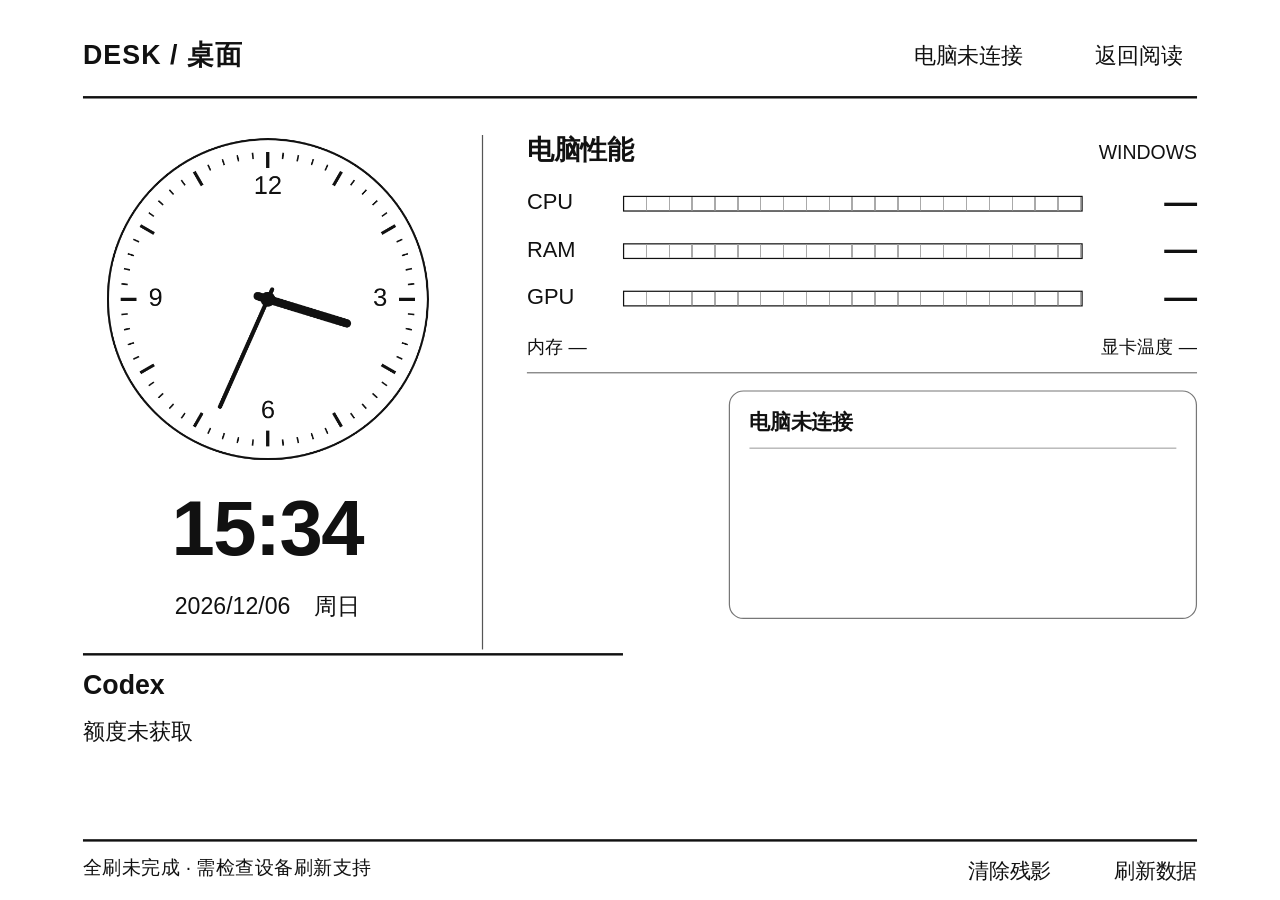
==== kindle/extensions/kindle-desk/app/index.html @ 9de31e9e "Initial release of Kindle Desk" ====
<!doctype html>
<html lang="zh-CN"><head><meta charset="utf-8"><meta name="viewport" content="width=device-width,initial-scale=1"><title>Kindle Desk</title><link rel="stylesheet" href="style.css"></head>
<body><main id="desk">
<header><strong>DESK / 桌面</strong><span id="connection">电脑未连接</span><button id="exit">返回阅读</button></header>
<section id="clock-panel" aria-label="时钟"><canvas id="dial" width="620" height="620" aria-label="指针时钟"></canvas><div id="time">--:--</div><div id="date"></div></section>
<section id="data-panel"><h1>电脑性能 <span>WINDOWS</span></h1>
<div class="metric"><span class="label">CPU</span><div class="gauge"><div id="cpu-bar"></div></div><strong id="cpu">—</strong></div>
<div class="metric"><span class="label">RAM</span><div class="gauge"><div id="ram-bar"></div></div><strong id="ram">—</strong></div>
<div class="metric"><span class="label">GPU</span><div class="gauge"><div id="gpu-bar"></div></div><strong id="gpu">—</strong></div>
<div id="hardware-note"><span id="memory">内存 —</span><span id="temperature">显卡温度 —</span></div>
<section id="companion"><div id="pet" aria-label="宠物"></div><div id="bubble"><div id="pet-state"></div><div id="pet-message"></div></div></section><section id="codex"><div class="quota-heading"><strong>Codex <span id="plan"></span></strong><span id="quota-state">额度未获取</span></div><div id="account">账号未确认</div><div id="quota-rows"></div><section id="other-account" hidden><div class="other-heading"><strong>Codex <span id="other-plan"></span></strong></div><div id="other-rows"></div></section><div id="quota-nav"><button id="next" hidden>下一组</button></div></section>
</section><footer><span id="message"></span><button id="clean">清除残影</button><button id="refresh">刷新数据</button></footer>
<section id="closed" hidden><h2>信息屏已停止</h2><p id="close-message">正在返回原系统…</p><button id="resume">重新打开信息屏</button></section>
</main><script src="model.js"></script><script src="pet.js"></script><script src="companion.js"></script><script src="app.js"></script></body></html>
---- kindle/extensions/kindle-desk/app/style.css ----
*{box-sizing:border-box}html,body{margin:0;padding:0;width:100%;height:100%;overflow:hidden;background:#fff;color:#111;font-family:Arial,"Helvetica Neue","Microsoft YaHei",sans-serif}button{font-family:inherit;color:#111;background:#fff;border:0;cursor:pointer;font-size:19px;min-height:48px;padding:0 12px}button:focus{outline:2px solid #111}button:disabled{color:#666}#desk{width:1000px;height:740px;position:absolute;top:0;left:0;-webkit-transform-origin:0 0;transform-origin:0 0;background:#fff}header{position:absolute;left:42px;right:42px;top:22px;height:59px;border-bottom:2px solid #111}header strong{font-size:22px;line-height:48px;letter-spacing:.04em}#connection{position:absolute;right:143px;top:0;font-size:18px;line-height:48px}#exit{position:absolute;right:0;top:0;font-size:18px;line-height:48px;height:48px;padding:0 12px;-webkit-appearance:none}#clock-panel{position:absolute;left:42px;top:111px;width:329px;height:514px;border-right:1px solid #555;text-align:center;padding-right:25px}#dial{display:block;width:292px;height:292px;margin:0 auto 15px}#time{font-size:67px;line-height:1.2;font-weight:bold;letter-spacing:-.02em}#date{font-size:19px;line-height:1.5;margin-top:16px;white-space:nowrap}#data-panel{position:absolute;left:407px;top:111px;width:551px}h1{font-size:24px;margin:0 0 19px;line-height:1.2}h1 span{float:right;font-size:16px;font-weight:normal;padding-top:5px}.metric{height:52px;position:relative}.metric .label{position:absolute;top:6px;left:0;font-size:20px}.gauge{position:absolute;left:79px;right:94px;top:13px;height:17px;border:1px solid #111;background:#fff}.gauge div{height:100%;width:0;background:#111}.metric strong{position:absolute;right:0;top:0;font-size:33px;line-height:1.2;font-weight:bold}.metric strong span{font-size:18px;margin-left:4px}#hardware-note{font-size:16px;height:48px;padding-top:9px}#temperature{float:right}#codex{border-top:2px solid #111;padding-top:15px}.quota-heading{position:relative;min-height:35px}.quota-heading strong{font-size:26px}.quota-heading #plan,.other-heading #other-plan{font-size:18px;font-weight:normal;margin-left:8px}.quota-heading #quota-state{position:absolute;right:0;top:8px;font-size:16px}#account{font-size:16px;color:#333;white-space:nowrap;text-overflow:ellipsis;overflow:hidden;max-width:530px;margin:1px 0 12px}.quota-row{height:88px;position:relative}.quota-label{font-size:19px;line-height:35px;max-width:400px;overflow:hidden;text-overflow:ellipsis;white-space:nowrap}.quota-value{position:absolute;right:0;top:0;font-size:33px;font-weight:bold;line-height:35px}.quota-value span{font-size:19px;margin-left:4px}.quota-track{height:8px;border:1px solid #111;margin:4px 0 8px}.quota-track div{height:100%;background:#111}.quota-reset{font-size:15px;color:#333}.quota-empty{padding-top:27px;font-size:23px;height:176px}.quota-empty strong{font-weight:normal}#quota-nav{height:45px;position:relative;font-size:15px;color:#333}#next{position:absolute;right:-12px;top:0;font-size:17px}footer{position:absolute;left:42px;right:42px;bottom:17px;border-top:2px solid #111;min-height:52px;padding-top:9px;font-size:16px;line-height:40px}footer #message{display:block;max-width:770px;white-space:nowrap;overflow:hidden;text-overflow:ellipsis}#refresh{position:absolute;right:-12px;top:4px;font-size:17px}#closed{position:absolute;inset:0;top:0;left:0;width:100%;height:100%;background:#fff;text-align:center;padding:220px 90px 50px}#closed h2{font-size:40px;font-weight:normal}#closed p{font-size:23px;line-height:1.6}#closed button{margin-top:30px;border:1px solid #111;padding:9px 22px}#closed[hidden],button[hidden],#other-account[hidden]{display:none}
.gauge:after{content:"";position:absolute;top:0;left:0;right:0;bottom:0;background-image:-webkit-repeating-linear-gradient(left,transparent 0,transparent 4.7%,#aaa 4.7%,#aaa 5%);background-image:repeating-linear-gradient(to right,transparent 0,transparent 4.7%,#aaa 4.7%,#aaa 5%)}
footer #message{max-width:650px}#clean{position:absolute;right:108px;top:4px;font-size:17px}
#clock-panel{height:423px}#dial{width:270px;height:270px}#time{font-size:64px}#date{margin-top:12px}
h1{font-size:22px;margin-bottom:13px}.metric{height:39px}.metric strong{font-size:27px}.metric .label{font-size:18px}.gauge{top:11px;height:13px}#hardware-note{height:39px;font-size:15px}
#companion{position:relative;height:212px;border-top:1px solid #777;padding-top:14px}#pet{-webkit-filter:grayscale(100%);filter:grayscale(100%);position:absolute;left:-8px;top:20px;width:160px;height:173.333px;background-repeat:no-repeat;visibility:hidden}#bubble{position:absolute;left:166px;right:0;top:14px;height:188px;border:1px solid #777;border-radius:12px;padding:13px 16px}#pet-state{font-size:17px;font-weight:bold;line-height:26px;border-bottom:1px solid #aaa;padding-bottom:7px}#pet-message{font-size:18px;line-height:1.6;white-space:pre-wrap;word-wrap:break-word;height:119px;overflow:auto;margin-top:9px}
#codex{position:absolute;left:-365px;top:442px;width:916px;padding-top:10px}.quota-heading{min-height:32px}.quota-heading strong{font-size:23px}#account{position:absolute;top:18px;left:190px;max-width:400px;font-size:15px}#quota-rows{white-space:nowrap}.quota-row{display:inline-block;vertical-align:top;width:444px;height:81px;white-space:normal}.quota-row+.quota-row{margin-left:28px}.quota-label{font-size:17px;line-height:29px;max-width:350px}.quota-value{font-size:26px;line-height:29px}.quota-reset{font-size:14px}.quota-empty{height:70px;padding-top:12px;font-size:18px}#quota-nav{position:absolute;right:0;top:-4px}#quota-state{display:none}footer{min-height:44px;bottom:6px;padding-top:2px}footer button{min-height:40px}
#codex{top:426px;width:444px}.quota-heading{min-height:29px}.quota-heading strong{font-size:22px}#account{display:none}#quota-rows{white-space:normal}.quota-row{display:block;width:444px;height:52px}.quota-row+.quota-row{margin-left:0}.quota-label{font-size:16px;line-height:23px}.quota-value{font-size:23px;line-height:23px}.quota-value span{font-size:15px}.quota-track{height:5px;margin:1px 0 3px}.quota-reset{font-size:12px;line-height:16px}.quota-empty{padding-top:12px;font-size:18px}#other-account{position:absolute;left:472px;top:-2px;width:444px;border-top:2px solid #111;padding-top:10px}.other-heading{height:29px;position:relative}.other-heading strong{font-size:22px}#other-rows{font-size:18px}#quota-nav{right:0;top:-10px}
.quota-heading,.other-heading{height:29px;min-height:29px;line-height:29px}.quota-heading strong,.other-heading strong{display:block;line-height:29px}.other-heading span{line-height:21px}
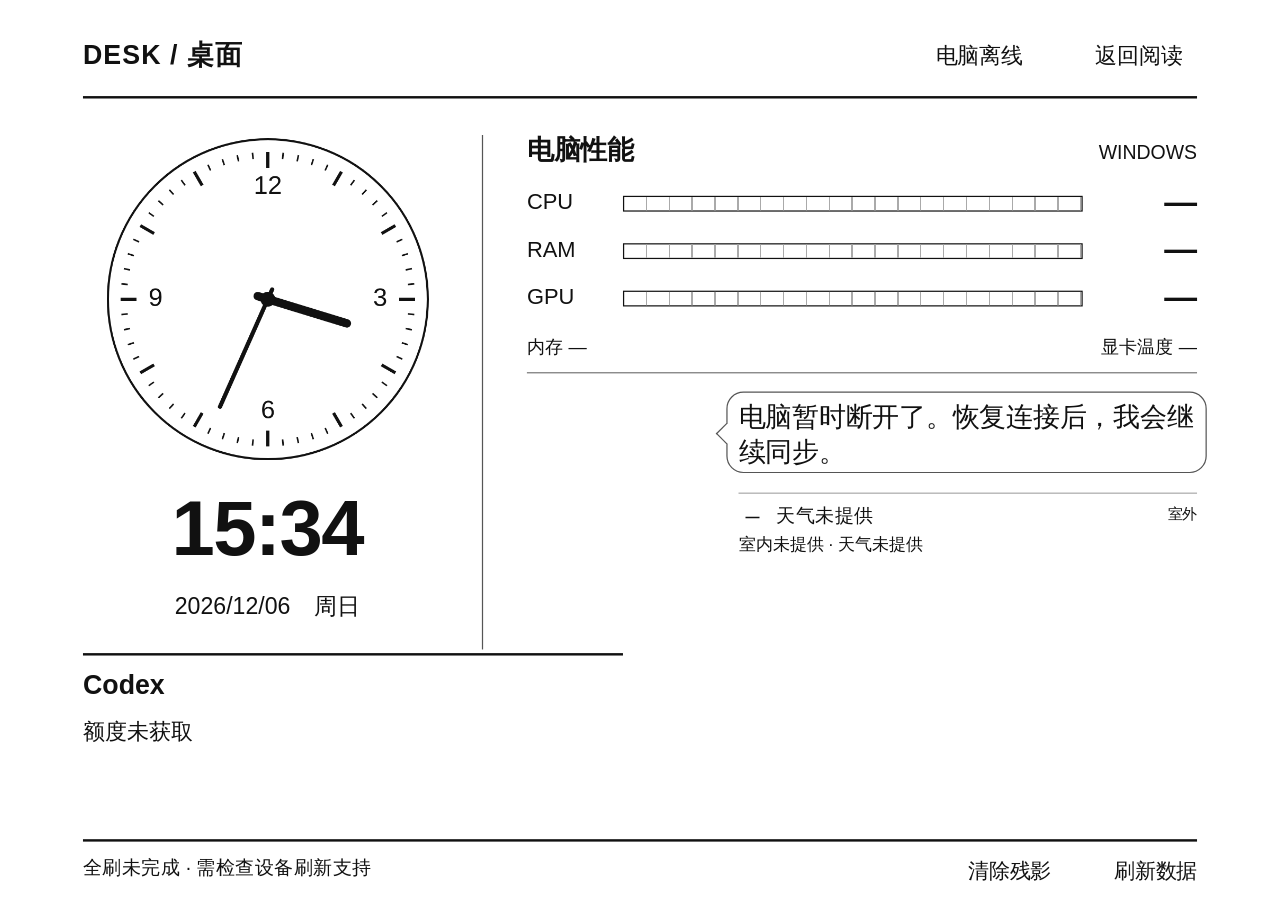
==== commit 07100a9e: "Add weather and task details with device UI refinements" ====
--- a/kindle/extensions/kindle-desk/app/index.html
+++ b/kindle/extensions/kindle-desk/app/index.html
@@ -8,7 +8,10 @@
 <div class="metric"><span class="label">RAM</span><div class="gauge"><div id="ram-bar"></div></div><strong id="ram">—</strong></div>
 <div class="metric"><span class="label">GPU</span><div class="gauge"><div id="gpu-bar"></div></div><strong id="gpu">—</strong></div>
 <div id="hardware-note"><span id="memory">内存 —</span><span id="temperature">显卡温度 —</span></div>
-<section id="companion"><div id="pet" aria-label="宠物"></div><div id="bubble"><div id="pet-state"></div><div id="pet-message"></div></div></section><section id="codex"><div class="quota-heading"><strong>Codex <span id="plan"></span></strong><span id="quota-state">额度未获取</span></div><div id="account">账号未确认</div><div id="quota-rows"></div><section id="other-account" hidden><div class="other-heading"><strong>Codex <span id="other-plan"></span></strong></div><div id="other-rows"></div></section><div id="quota-nav"><button id="next" hidden>下一组</button></div></section>
+<section id="companion"><button id="pet" type="button" aria-label="点击宠物切换动作"></button><div id="bubble"><div id="pet-state"></div><div id="pet-message" tabindex="0"></div><div id="ambient-info" hidden><div id="ambient-indoor" hidden>
+<div class="environment-reading"><div><strong id="room-temperature"></strong><span>℃</span></div><small>室温</small></div><div class="environment-reading"><div><strong id="room-humidity"></strong><span>%</span></div><small>湿度</small></div><div class="environment-reading"><div><strong id="room-pm25"></strong><span class="particle-unit">μg/m³</span></div><small>PM2.5</small></div></div>
+<div id="ambient-weather" role="button" tabindex="0" aria-label="查看天气详情" hidden><svg viewBox="0 0 32 32" aria-hidden="true"><path d="M8 24h16a5 5 0 0 0 0-10h-1a8 8 0 0 0-15 2 4 4 0 0 0 0 8Z"/></svg><span id="outdoor-weather"></span><small>室外</small></div><div id="environment-age"></div></div></div></section><section id="codex"><div class="quota-heading"><strong id="task-open" role="button" tabindex="0" aria-label="查看当前任务和主账号额度">Codex <span id="plan"></span></strong><span id="quota-state">额度未获取</span></div><div id="account">账号未确认</div><div id="quota-rows"></div><section id="other-account" hidden><div class="other-heading"><strong id="other-task-open" role="button" tabindex="0" aria-label="查看当前任务和另一账号额度">Codex <span id="other-plan"></span></strong></div><div id="other-rows"></div></section><div id="quota-nav"><button id="next" hidden>下一组</button></div></section>
 </section><footer><span id="message"></span><button id="clean">清除残影</button><button id="refresh">刷新数据</button></footer>
+<section id="details" hidden aria-labelledby="details-title"><div class="details-heading"><h2 id="details-title"></h2><button id="details-back" type="button">返回桌面</button></div><div id="details-notice"></div><div id="details-content"></div></section>
 <section id="closed" hidden><h2>信息屏已停止</h2><p id="close-message">正在返回原系统…</p><button id="resume">重新打开信息屏</button></section>
-</main><script src="model.js"></script><script src="pet.js"></script><script src="companion.js"></script><script src="app.js"></script></body></html>
+</main><script src="model.js"></script><script src="pet.js"></script><script src="standby.js"></script><script src="companion.js"></script><script src="app.js"></script></body></html>
--- a/kindle/extensions/kindle-desk/app/style.css
+++ b/kindle/extensions/kindle-desk/app/style.css
@@ -1,4 +1,4 @@
-*{box-sizing:border-box}html,body{margin:0;padding:0;width:100%;height:100%;overflow:hidden;background:#fff;color:#111;font-family:Arial,"Helvetica Neue","Microsoft YaHei",sans-serif}button{font-family:inherit;color:#111;background:#fff;border:0;cursor:pointer;font-size:19px;min-height:48px;padding:0 12px}button:focus{outline:2px solid #111}button:disabled{color:#666}#desk{width:1000px;height:740px;position:absolute;top:0;left:0;-webkit-transform-origin:0 0;transform-origin:0 0;background:#fff}header{position:absolute;left:42px;right:42px;top:22px;height:59px;border-bottom:2px solid #111}header strong{font-size:22px;line-height:48px;letter-spacing:.04em}#connection{position:absolute;right:143px;top:0;font-size:18px;line-height:48px}#exit{position:absolute;right:0;top:0;font-size:18px;line-height:48px;height:48px;padding:0 12px;-webkit-appearance:none}#clock-panel{position:absolute;left:42px;top:111px;width:329px;height:514px;border-right:1px solid #555;text-align:center;padding-right:25px}#dial{display:block;width:292px;height:292px;margin:0 auto 15px}#time{font-size:67px;line-height:1.2;font-weight:bold;letter-spacing:-.02em}#date{font-size:19px;line-height:1.5;margin-top:16px;white-space:nowrap}#data-panel{position:absolute;left:407px;top:111px;width:551px}h1{font-size:24px;margin:0 0 19px;line-height:1.2}h1 span{float:right;font-size:16px;font-weight:normal;padding-top:5px}.metric{height:52px;position:relative}.metric .label{position:absolute;top:6px;left:0;font-size:20px}.gauge{position:absolute;left:79px;right:94px;top:13px;height:17px;border:1px solid #111;background:#fff}.gauge div{height:100%;width:0;background:#111}.metric strong{position:absolute;right:0;top:0;font-size:33px;line-height:1.2;font-weight:bold}.metric strong span{font-size:18px;margin-left:4px}#hardware-note{font-size:16px;height:48px;padding-top:9px}#temperature{float:right}#codex{border-top:2px solid #111;padding-top:15px}.quota-heading{position:relative;min-height:35px}.quota-heading strong{font-size:26px}.quota-heading #plan,.other-heading #other-plan{font-size:18px;font-weight:normal;margin-left:8px}.quota-heading #quota-state{position:absolute;right:0;top:8px;font-size:16px}#account{font-size:16px;color:#333;white-space:nowrap;text-overflow:ellipsis;overflow:hidden;max-width:530px;margin:1px 0 12px}.quota-row{height:88px;position:relative}.quota-label{font-size:19px;line-height:35px;max-width:400px;overflow:hidden;text-overflow:ellipsis;white-space:nowrap}.quota-value{position:absolute;right:0;top:0;font-size:33px;font-weight:bold;line-height:35px}.quota-value span{font-size:19px;margin-left:4px}.quota-track{height:8px;border:1px solid #111;margin:4px 0 8px}.quota-track div{height:100%;background:#111}.quota-reset{font-size:15px;color:#333}.quota-empty{padding-top:27px;font-size:23px;height:176px}.quota-empty strong{font-weight:normal}#quota-nav{height:45px;position:relative;font-size:15px;color:#333}#next{position:absolute;right:-12px;top:0;font-size:17px}footer{position:absolute;left:42px;right:42px;bottom:17px;border-top:2px solid #111;min-height:52px;padding-top:9px;font-size:16px;line-height:40px}footer #message{display:block;max-width:770px;white-space:nowrap;overflow:hidden;text-overflow:ellipsis}#refresh{position:absolute;right:-12px;top:4px;font-size:17px}#closed{position:absolute;inset:0;top:0;left:0;width:100%;height:100%;background:#fff;text-align:center;padding:220px 90px 50px}#closed h2{font-size:40px;font-weight:normal}#closed p{font-size:23px;line-height:1.6}#closed button{margin-top:30px;border:1px solid #111;padding:9px 22px}#closed[hidden],button[hidden],#other-account[hidden]{display:none}
+*{box-sizing:border-box}html,body{margin:0;padding:0;width:100%;height:100%;overflow:hidden;background:#fff;color:#111;font-family:Arial,"Helvetica Neue","Microsoft YaHei",sans-serif}button{font-family:inherit;color:#111;background:#fff;border:0;cursor:pointer;font-size:19px;min-height:48px;padding:0 12px}button:focus{outline:none}button:disabled{color:#666}#desk{width:1000px;height:740px;position:absolute;top:0;left:0;-webkit-transform-origin:0 0;transform-origin:0 0;background:#fff}header{position:absolute;left:42px;right:42px;top:22px;height:59px;border-bottom:2px solid #111}header strong{font-size:22px;line-height:48px;letter-spacing:.04em}#connection{position:absolute;right:143px;top:0;font-size:18px;line-height:48px}#exit{position:absolute;right:0;top:0;font-size:18px;line-height:48px;height:48px;padding:0 12px;-webkit-appearance:none}#clock-panel{position:absolute;left:42px;top:111px;width:329px;height:514px;border-right:1px solid #555;text-align:center;padding-right:25px}#dial{display:block;width:292px;height:292px;margin:0 auto 15px}#time{font-size:67px;line-height:1.2;font-weight:bold;letter-spacing:-.02em}#date{font-size:19px;line-height:1.5;margin-top:16px;white-space:nowrap}#data-panel{position:absolute;left:407px;top:111px;width:551px}h1{font-size:24px;margin:0 0 19px;line-height:1.2}h1 span{float:right;font-size:16px;font-weight:normal;padding-top:5px}.metric{height:52px;position:relative}.metric .label{position:absolute;top:6px;left:0;font-size:20px}.gauge{position:absolute;left:79px;right:94px;top:13px;height:17px;border:1px solid #111;background:#fff}.gauge div{height:100%;width:0;background:#111}.metric strong{position:absolute;right:0;top:0;font-size:33px;line-height:1.2;font-weight:bold}.metric strong span{font-size:18px;margin-left:4px}#hardware-note{font-size:16px;height:48px;padding-top:9px}#temperature{float:right}#codex{border-top:2px solid #111;padding-top:15px}.quota-heading{position:relative;min-height:35px}.quota-heading strong{font-size:26px}.quota-heading #plan,.other-heading #other-plan{font-size:18px;font-weight:normal;margin-left:8px}.quota-heading #quota-state{position:absolute;right:0;top:8px;font-size:16px}#account{font-size:16px;color:#333;white-space:nowrap;text-overflow:ellipsis;overflow:hidden;max-width:530px;margin:1px 0 12px}.quota-row{height:88px;position:relative}.quota-label{font-size:19px;line-height:35px;max-width:400px;overflow:hidden;text-overflow:ellipsis;white-space:nowrap}.quota-value{position:absolute;right:0;top:0;font-size:33px;font-weight:bold;line-height:35px}.quota-value span{font-size:19px;margin-left:4px}.quota-track{height:8px;border:1px solid #111;margin:4px 0 8px}.quota-track div{height:100%;background:#111}.quota-reset{font-size:15px;color:#333}.quota-empty{padding-top:27px;font-size:23px;height:176px}.quota-empty strong{font-weight:normal}#quota-nav{height:45px;position:relative;font-size:15px;color:#333}#next{position:absolute;right:-12px;top:0;font-size:17px}footer{position:absolute;left:42px;right:42px;bottom:17px;border-top:2px solid #111;min-height:52px;padding-top:9px;font-size:16px;line-height:40px}footer #message{display:block;max-width:770px;white-space:nowrap;overflow:hidden;text-overflow:ellipsis}#refresh{position:absolute;right:-12px;top:4px;font-size:17px}#closed{position:absolute;inset:0;top:0;left:0;width:100%;height:100%;background:#fff;text-align:center;padding:220px 90px 50px}#closed h2{font-size:40px;font-weight:normal}#closed p{font-size:23px;line-height:1.6}#closed button{margin-top:30px;border:1px solid #111;padding:9px 22px}#closed[hidden],button[hidden],#other-account[hidden]{display:none}
 .gauge:after{content:"";position:absolute;top:0;left:0;right:0;bottom:0;background-image:-webkit-repeating-linear-gradient(left,transparent 0,transparent 4.7%,#aaa 4.7%,#aaa 5%);background-image:repeating-linear-gradient(to right,transparent 0,transparent 4.7%,#aaa 4.7%,#aaa 5%)}
 footer #message{max-width:650px}#clean{position:absolute;right:108px;top:4px;font-size:17px}
 #clock-panel{height:423px}#dial{width:270px;height:270px}#time{font-size:64px}#date{margin-top:12px}
@@ -7,3 +7,41 @@
 #codex{position:absolute;left:-365px;top:442px;width:916px;padding-top:10px}.quota-heading{min-height:32px}.quota-heading strong{font-size:23px}#account{position:absolute;top:18px;left:190px;max-width:400px;font-size:15px}#quota-rows{white-space:nowrap}.quota-row{display:inline-block;vertical-align:top;width:444px;height:81px;white-space:normal}.quota-row+.quota-row{margin-left:28px}.quota-label{font-size:17px;line-height:29px;max-width:350px}.quota-value{font-size:26px;line-height:29px}.quota-reset{font-size:14px}.quota-empty{height:70px;padding-top:12px;font-size:18px}#quota-nav{position:absolute;right:0;top:-4px}#quota-state{display:none}footer{min-height:44px;bottom:6px;padding-top:2px}footer button{min-height:40px}
 #codex{top:426px;width:444px}.quota-heading{min-height:29px}.quota-heading strong{font-size:22px}#account{display:none}#quota-rows{white-space:normal}.quota-row{display:block;width:444px;height:52px}.quota-row+.quota-row{margin-left:0}.quota-label{font-size:16px;line-height:23px}.quota-value{font-size:23px;line-height:23px}.quota-value span{font-size:15px}.quota-track{height:5px;margin:1px 0 3px}.quota-reset{font-size:12px;line-height:16px}.quota-empty{padding-top:12px;font-size:18px}#other-account{position:absolute;left:472px;top:-2px;width:444px;border-top:2px solid #111;padding-top:10px}.other-heading{height:29px;position:relative}.other-heading strong{font-size:22px}#other-rows{font-size:18px}#quota-nav{right:0;top:-10px}
 .quota-heading,.other-heading{height:29px;min-height:29px;line-height:29px}.quota-heading strong,.other-heading strong{display:block;line-height:29px}.other-heading span{line-height:21px}
+
+#pet{padding:0;background-color:transparent;-webkit-appearance:none}#pet:focus{outline:none}#pet:focus-visible{outline:2px solid #111}
+#companion.standby #bubble{top:6px;border:0;border-radius:0;height:200px;padding:16px 0 8px 8px}
+#companion.standby #pet-state{display:none}
+#companion.standby #pet-message{height:60px;margin:0;font-size:22px;line-height:1.3;font-weight:normal;white-space:pre-line;word-wrap:normal;overflow:hidden;cursor:pointer}
+#companion.standby #pet-message{position:relative;outline:none;overflow:visible}
+#companion.standby #pet-message:before{content:"";position:absolute;left:-10px;right:-8px;top:-7px;bottom:0;border:1px solid #555;border-radius:14px;pointer-events:none}
+#companion.standby #pet-message:after{content:"";position:absolute;left:-16px;top:21px;width:12px;height:12px;background:#fff;border-left:1px solid #555;border-bottom:1px solid #555;-webkit-transform:rotate(45deg);transform:rotate(45deg);pointer-events:none}
+#ambient-info[hidden],#ambient-indoor[hidden],#ambient-weather[hidden]{display:none}
+#ambient-info{padding-top:10px}
+#ambient-indoor{height:auto;white-space:nowrap}
+.environment-reading{display:inline-block;vertical-align:top;width:31%;border-left:1px solid #aaa;padding:0 12px;white-space:nowrap}
+.environment-reading>div{line-height:1;white-space:nowrap}
+.environment-reading:first-child{border-left:0;padding-left:0}
+.environment-reading:last-child{width:38%;padding-right:0}
+.environment-reading strong{font-size:30px;font-weight:normal;line-height:33px}
+.environment-reading span{font-size:15px;margin-left:3px}.environment-reading .particle-unit{font-size:12px}
+.environment-reading small{display:block;font-size:13px;line-height:20px;margin-top:3px}
+#ambient-weather{position:relative;border-top:1px solid #aaa;margin-top:6px;padding:6px 48px 0 0;font-size:16px;line-height:23px;white-space:nowrap}
+#ambient-weather svg{height:23px;width:23px;vertical-align:middle;margin-right:8px;fill:none;stroke:#111;stroke-width:1.6}
+#ambient-weather small{position:absolute;right:0;top:6px;font-size:12px}
+
+[role="button"]{cursor:pointer}
+button,[tabindex]{-webkit-tap-highlight-color:transparent}
+[tabindex]:focus{outline:none}
+button:focus-visible,[tabindex]:focus-visible{outline:2px solid #111;outline-offset:3px}
+#environment-age{font-size:14px;line-height:20px;white-space:nowrap;overflow:hidden;text-overflow:ellipsis}
+#details[hidden]{display:none}#details{position:absolute;z-index:5;left:42px;right:42px;top:95px;bottom:50px;background:#fff}
+.details-heading{height:58px;border-bottom:2px solid #111;position:relative}.details-heading h2{font-size:28px;line-height:48px;margin:0}.details-heading button{position:absolute;right:0;top:0;border:1px solid #555;border-radius:8px}
+#details-notice{font-size:15px;line-height:24px;min-height:34px;padding-top:7px}#details-content{height:480px;overflow:auto;font-size:19px;line-height:1.5}
+.weather-now{font-size:34px;margin:6px 0 10px}.weather-range{font-size:20px;margin-bottom:25px}.forecast{width:100%;border-collapse:collapse;text-align:left}.forecast th{font-size:16px;font-weight:normal;border-bottom:2px solid #111;padding:6px 10px}.forecast td{padding:9px 10px;border-bottom:1px solid #aaa}.forecast tr:last-child td{border-bottom:0}
+.task-copy{display:inline-block;vertical-align:top;width:61%;padding-right:24px}.task-quota{display:inline-block;vertical-align:top;width:39%;padding-left:24px;border-left:1px solid #777}.task-copy h3,.task-quota h3{font-size:21px;margin:0 0 12px;word-wrap:break-word}.task-meta{font-size:14px;margin:0 0 14px}.task-message{white-space:pre-wrap;word-wrap:break-word;font-size:20px;line-height:1.6}.detail-quota-row{padding:12px 0;border-top:1px solid #aaa}.detail-quota-row strong{font-size:27px}.detail-quota-row small{display:block;font-size:14px}
+
+#desk.detail-open #clock-panel,#desk.detail-open #data-panel{visibility:hidden}
+#details-back:focus{outline:none}
+#ambient-weather:focus{outline:none;border-top-color:#111}
+#task-open:focus,#other-task-open:focus{outline:none}
+#task-open:focus-visible,#other-task-open:focus-visible{text-decoration:underline}
